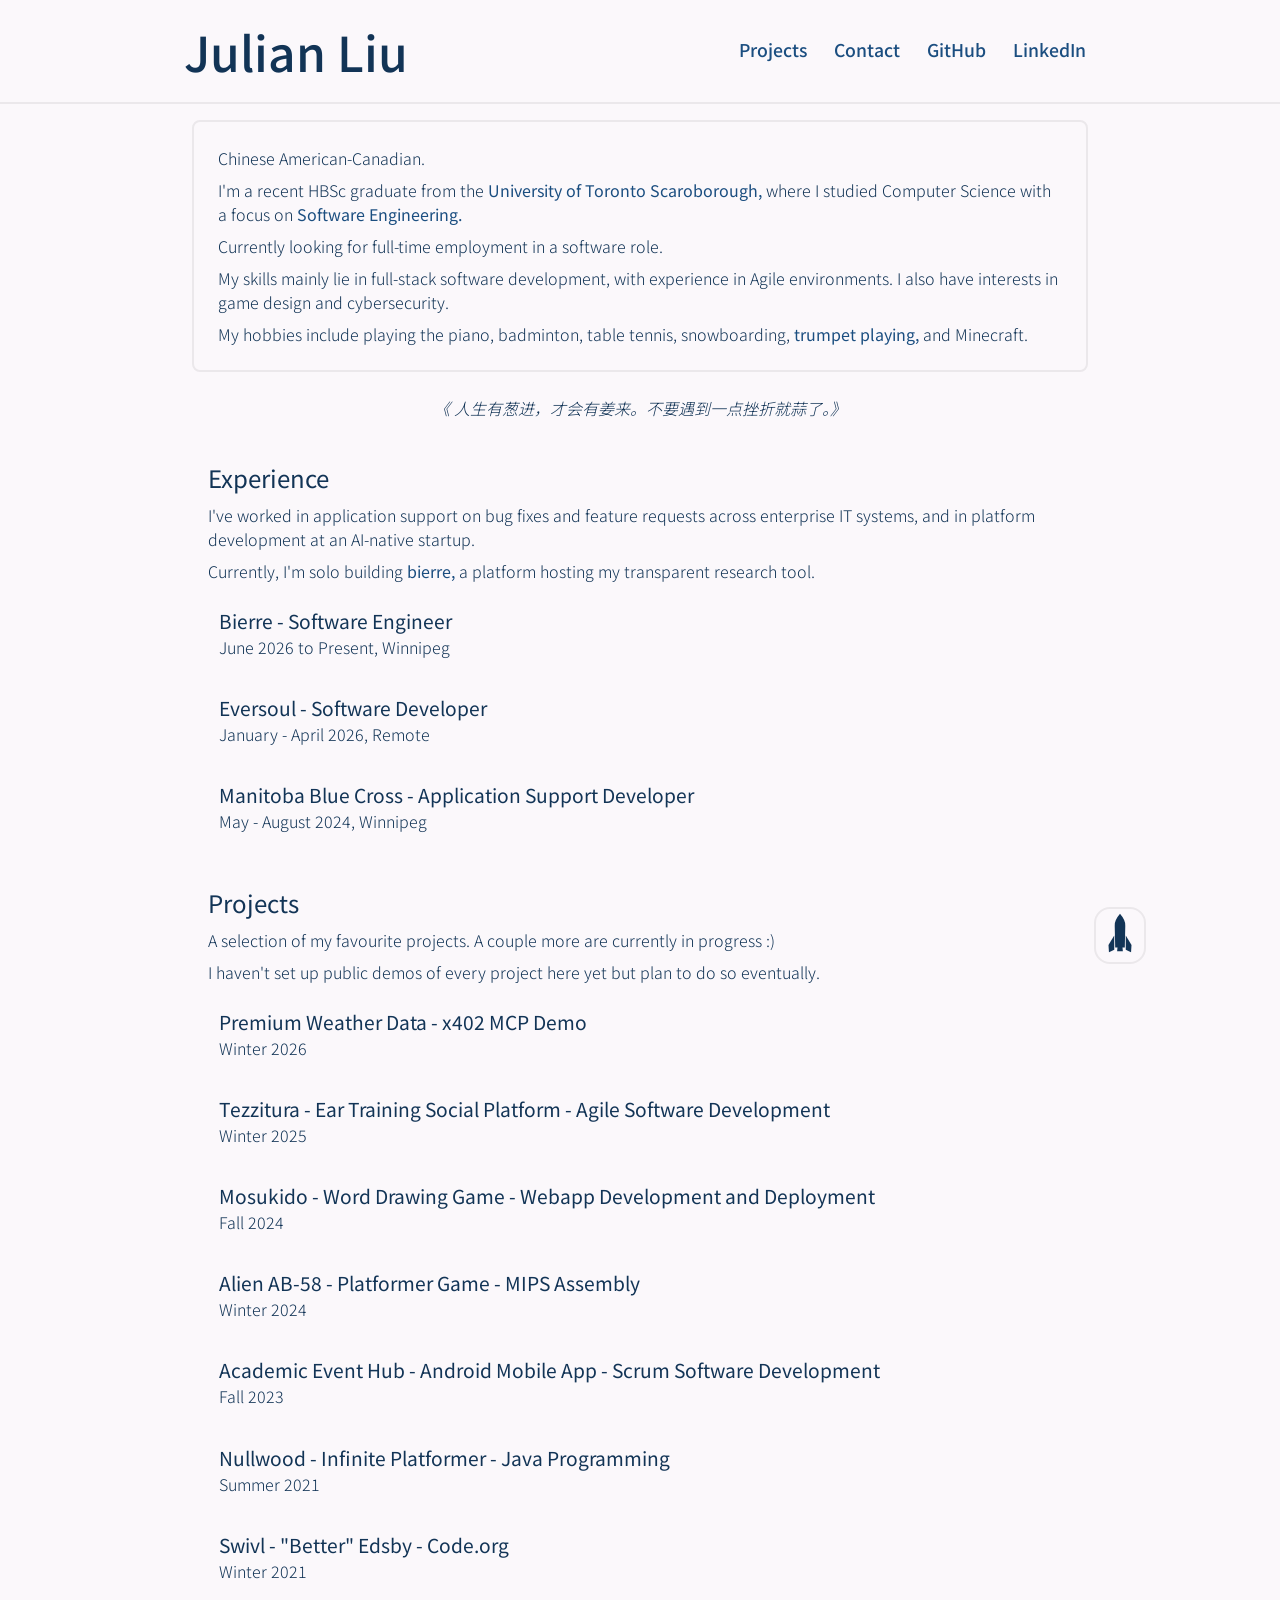
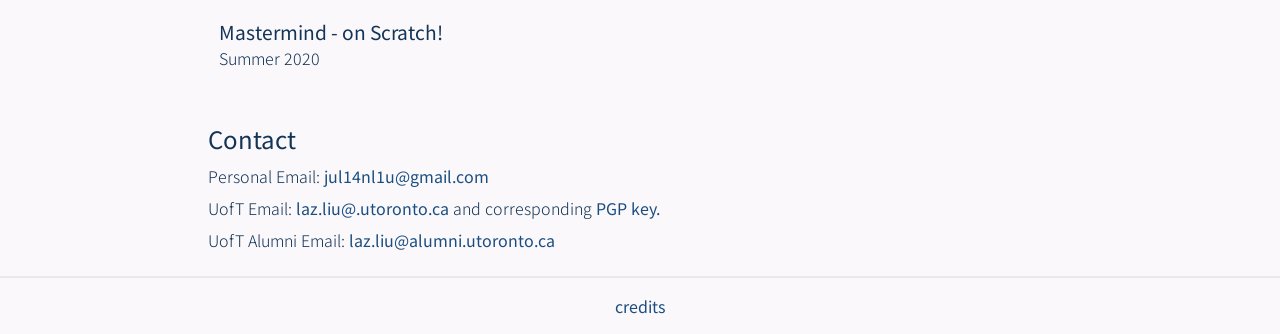
==== index.html @ be5841d1 "looking for j*b" ====
<!doctype html>
<html>
  <head>
    <meta charset="utf-8" />
    <title>Julian Liu</title>
    <link rel="icon" type="image/svg" href="favicon/favicon.svg?">
    <link rel="preconnect" href="https://fonts.googleapis.com">
    <link rel="preconnect" href="https://fonts.gstatic.com" crossorigin>
    <link href="https://fonts.googleapis.com/css2?family=Noto+Sans+SC:wght@100..900&display=swap" rel="stylesheet">
    <link href="style/main.css" rel="stylesheet" type="text/css" />
    <script type="module" src="js/index.mjs"></script>
  </head>
  <body>
    <header id="page-header">
      <div id="header-content">
        <a href="./" id="title">
          <span class="gradient-title">Julian Liu</span>
        </a>
        <div id="nav">
          <a href="#projects" class="nav-item">Projects</a>
          <a href="#contact" class="nav-item">Contact</a>
          <a href="https://github.com/jl141" target="_blank" class="nav-item">GitHub</a>
          <a href="https://linkedin.com/in/lazjl" target="_blank" class="nav-item">LinkedIn</a>
        </div>
      </div>
    </header>
    <main>
      <section class="intro border">
        <p>Chinese American-Canadian.</p>
        <p>
          I'm a recent HBSc graduate from the 
          <a href="https://www.utsc.utoronto.ca/home/" target="_blank">
            University of Toronto Scaroborough,
          </a>
          where I studied Computer Science with a focus on
          <a href="https://utsc.calendar.utoronto.ca/specialist-program-computer-science-software-engineering-stream-science-scspe0795" target="_blank">
            Software Engineering.
          </a>
        </p>
        <p>
          Currently looking for full-time employment in a software role.
        </p>
        <p>
          My skills mainly lie in full-stack software development, with experience in Agile environments.
          I also have interests in game design and cybersecurity. 
        </p>
        <p>
          My hobbies include playing the piano, badminton, table tennis, snowboarding,
          <a href="https://youtu.be/ExcPNAfu9VY?si=Gp5NIS3M0Ign_WTQ&t=7467" target="_blank">
            trumpet playing,
          </a>
          and Minecraft.
        </p>
      </section>
      <section>
        <p class="quote-tl">
          <span class="quote-zh">《 人生有葱进，才会有姜来。不要遇到一点挫折就蒜了。》</span>
          <span class="quote-en">
            "Life is like a journey where you need both scallions and ginger to grow.
            Don't give up at the first sign of garlic."
          </span>
        </p>
      </section>
      <section>
        <h3 id="experience">Experience</h3>
        <p>
          I've worked in application support on bug fixes and feature requests across enterprise IT systems,
          and in platform development at an AI-native startup. 
        </p>
        <p>
          Currently, I'm solo building
          <a href="https://bierre.ca" target="_blank">bierre,</a> 
          a platform hosting my transparent research tool.
        </p>
        <article>
          <header>
            <h4>Bierre - Software Engineer</h4>
            <time>June 2026 to Present, Winnipeg</time>
          </header>
          <details name="experience">
            <summary></summary>
            <ul>
              <li>Designed and built a scholarly research platform for transparent search & ranking. </li>
              <li>Engineered a smart search pipeline that uses open-source libraries to help rank research papers based on the user's research domain, while noting important metrics: citation count, impact factor.</li>
              <li>Two-service system, deployed with Docker on a self-managed AWS Lightsail VM, plus an Nginx reverse proxy for per-route rate limiting.</li>
              <li>Planned development work by writing PRDs and implementation plans to scope and chunk features, then directed iterative Claude Code/GitHub Copilot sessions using custom skills to enforce brevity, Python code quality, modularity, and complete testing.</li>
              <li>Integrated Sentry for observability, which pinpointed erroneous logic and slow endpoints.</li>
            </ul>
          </details>
        </article>
        <article>
          <header>
            <h4>Eversoul - Software Developer</h4>
            <time> January - April 2026, Remote</time>
          </header>
          <details name="experience">
            <summary></summary>
            <ul>
              <li>Designed and built a product site from a Figma design to an Azure App Service deployment. React app with the Vite framework, backed by an ASP.NET Core REST API written in C#. </li>
              <li>Integrated Azure AI services to create live conversational avatars with custom cloned voices.</li>
              <li>Implemented a PWA enabling Android/iOS mobile installation and app-like access to the platform.</li>
            </ul>
          </details>
        </article>
        <article>
          <header>
            <h4>Manitoba Blue Cross - Application Support Developer</h4>
            <time>May - August 2024, Winnipeg</time>
          </header>
          <details name="experience">
            <summary></summary>
            <ul>
              <li>Modified student healthcare enrolment file processing to process several files per job, improving AWS ECS container compute utilization by 4.5 times. </li>
              <li>Resolved field-population defects in enrolment reports, working with the reporting analyst to ensure accurate, up-to-date data for the Member Services team.</li>
              <li>Redesigned employee salary table UI with input from business users and the application support team, giving Underwriting Department staff a clear view of salary changes.</li>
            </ul>
          </details>
        </article>
      </section>
      <section>
        <h3 id="projects">Projects</h3>
        <p>A selection of my favourite projects. A couple more are currently in progress :)</p>
        <p>I haven't set up public demos of every project here yet but plan to do so eventually.</p>
        <article>
          <header>
            <h4>Premium Weather Data - x402 MCP Demo</h4>
            <time>Winter 2026</time>
          </header>
          <details name="projects">
            <summary></summary>
            <ul>
              <li>Built an MCP/HTTP server in Python that implements the x402 payment protocol to enable programmatic access to paywalled data; usable by AI agents without API keys or account setups.</li>
              <li>Developed a live demo environment with Postman request flows and Claude Desktop tool integration to demonstrate the x402 payment flow for a class of computer science students.</li>
              <li>Team members: Auric Zhou, Matthew Iannantuono</li>
              <li>Slide deck: <a href="https://docs.google.com/presentation/d/1dpUEM1m-TKAj4nFKY8c3G9AsPIOtOPaRhTEVj_5yyGg/edit?usp=drive_link" target="_blank">Google Slides</a></li>
            </ul>
          </details>
        </article>
        <article>
          <header>
            <h4>Tezzitura - Ear Training Social Platform - Agile Software Development</h4>
            <time>Winter 2025</time>
          </header>
          <details name="projects">
            <summary></summary>
            <ul>
              <li>Led a team of five as Scrum Master to develop a real-time multiplayer ear training platform. Presented demos and deliverables over 4 sprints and organized the final class presentation.</li>
              <li>Built a CI/CD pipeline with GitHub Actions that caught multiple bugs before they made it to production.</li>
              <li>Designed and implemented the ear training exercise feature in the React frontend using <a href="https://tonejs.github.io" target="_blank">Tone.js</a> to produce instrument sounds and Tailwind CSS for an interactive keyboard.</li>
              <li>Team members: Weichun (Peter) Liu, Zixuan Ling, Ishtiaque Walid, Mingyuan Zhao</li>
            </ul>
          </details>
        </article>
        <article>
          <header>
            <h4>Mosukido - Word Drawing Game - Webapp Development and Deployment</h4>
            <time>Fall 2024</time>
          </header>
          <details name="projects">
            <summary></summary>
            <ul>
              <li>Designed and built a multiplayer online drawing game, where players "draw" prompts using text.</li>
              <li>Webapp comprised of an Angular frontend written in Typescript, served by a Go JSON-RPC API and MongoDB.</li>
              <li><a href="https://konvajs.org" target="_blank">Konva</a> for HTML Canvas support, WebRTC for event broadcasting, JWT authentication for user login security.</li>
              <li>Deployment was done on a Google Cloud Linux VM by containerizing the application with Docker Compose and serving it with an <a href="https://hub.docker.com/r/jwilder/nginx-proxy" target="_blank">automated Nginx reverse proxy.</a></li>
              <li>Teammate: Weichun (Peter) Liu</li>
            </ul>
          </details>
        </article>
        <article>
          <header>
            <h4>Alien AB-58 - Platformer Game - MIPS Assembly</h4>
            <time>Winter 2024</time>
          </header>
          <details name="projects">
            <summary></summary>
            <ul>
              <li>Programmed from scratch a solo platformer game, where the player attempts to destroy an alien boss with lazers.</li>
              <li>Development was done with the MARS MIPS simulator: <a href="https://dpetersanderson.github.io" target="_blank">https://dpetersanderson.github.io</a></li>
              <li>Demo video here: <a href="https://youtu.be/_EmWmvpCbSA?si=ozYpl4ls8lYSOeKL" target="_blank">YouTube</a></li>
            </ul>
          </details>
        </article>
        <article>
          <header>
            <h4>Academic Event Hub - Android Mobile App - Scrum Software Development</h4>
            <time>Fall 2023</time>
          </header>
          <details name="projects">
            <summary></summary>
            <ul>
              <li>With a group of classmates and following Scrum methodology, developed a mobile Android app designed to communicate and organize event scheduling, signups, and notifications between instructors and students.</li>
              <li>I primarily worked on the event exploration, RSVP, and rating features.</li>
              <li>Used Java in Android Studio to build the application, Git & GitHub for version control, Jira for user story management, and Google Firebase for the database.</li>
              <li>Team members: Isaiah Huska, Qinyun (Cari) Cai, Siyun (Sylvie) Gu, Darren Guerina</li>
            </ul>
          </details>
        </article>
        <article>
          <header>
            <h4>Nullwood - Infinite Platformer - Java Programming</h4>
            <time>Summer 2021</time>
          </header>
          <details name="projects">
            <summary></summary>
            <ul>
              <li>"You meet a mysterious twerp at a pub, who tells you of an old legend... There is said to be a sacred treasure of otherworldy riches held deep inside Nullwood. You, being a skilled warrior who has mastered magic and swordfighting, are unafraid to venture into the unknowns of Nullwood to claim the treasure..."</li>
              <li>Player run and jump from platform to platform, slashing their sword and casting offensive spells to defeat enemies in their path.</li>
              <li>The first platformer I made was cheesable: holding the space bar would prevent the small slime enemies from being able to charge their bite attack. This means the player could hold the space bar until all slimes have spawned, then kill them all at once with a couple AOE sword slashes.</li>
              <li>I made sure Nullwood wouldn't be cheesable: the player can run past enemies without getting hit by a melee attack, but overtaken enemies would begin launching offensive spells of their own, making it impossible for the player to get far without being overwhelmed by a wall of spellshots.</li>
              <li>Written in Java, developed in the <a href="https://www.greenfoot.org/door" target="_blank">Greenfoot</a> IDE.</li>
              <li>"Animated Pixel Adventurer" sprites from rvros on itch.io: <a href="https://rvros.itch.io/" target="_blank">https://rvros.itch.io/</a></li>
            </ul>
          </details>
        </article>
        <article>
          <header>
            <h4>Swivl - "Better" Edsby - Code.org</h4>
            <time>Winter 2021</time>
          </header>
          <details name="projects">
            <summary></summary>
            <ul>
              <li>The assignment was to create an online shop. Instead, I thought I was pro and decided to build a "better" version of <a href="https://www.edsby.com" target="_blank">Edsby</a>, the learning management platform that my high school was using to organize class information in the pivot to online education. It was harder than I thought, so I ended up empathizing with the creators of Edsby.</li>
              <li>Written with Javascript in Code.org's App Lab. Some functions became deprecated so my live messaging no longer works, but I was quite proud of it. I also had class bulletin boards, and charts to map out student assessment performance.</li>
              <li>Link to app here: <a href="https://studio.code.org/projects/applab/951e17b0-c501-4ecd-9e44-e7f13c862ee0" target="_blank">Code.org App Lab.</a> Log in as <code>demomember</code> with password <code>memberpassword</code> to explore a small demo of this old project :)</li>
            </ul>
          </details>
        </article>
        <article>
          <header>
            <h4>Mastermind - on Scratch!</h4>
            <time>Summer 2020</time>
          </header>
          <details name="projects">
            <summary></summary>
            <ul>
              <li>I had a short obsession with playing Mastermind, the legendary code-breaking game, but couldn't go to my friend's house to play due to COVID-19. Scratch to the rescue! Play here: <a href="https://scratch.mit.edu/projects/408095679/" target="_blank">https://scratch.mit.edu/projects/408095679/</a></li>
            </ul>
          </details>
        </article>
    </section>
    <section>
      <h3 id="contact">Contact</h3>
      <p>Personal Email: <a href="mailto:jul14nl1u@gmail.com">jul14nl1u@gmail.com</a></p>
      <p>UofT Email: <a href="mailto:laz.liu@.utoronto.ca">laz.liu@.utoronto.ca</a> and corresponding <a href="https://keys.openpgp.org/search?q=laz.liu@mail.utoronto.ca" target="_blank">PGP key.</a></p>
      <p>UofT Alumni Email: <a href="mailto:laz.liu@alumni.utoronto.ca">laz.liu@alumni.utoronto.ca</a></p>
    </section>
    </main>
    <a href="#" id="recall">
      <img src="icons/rocket.svg" height="48">
    </a>
    <footer>
      <a href="./credits.html">credits</a>
    </footer>
  </body>
</html>
---- style/main.css ----
:root {
  --bg-page: #FBF8FB;
  --bg-highlight: #dce6e0;
  --border: #EBE8EB;
  --primary: #CDE6EE;
  --secondary: #B2D1Bf;
  --button: #d1e4eb;
  --text: #123456;
  --title: #1B4E80;
  --link: #1B4E80;
  --gradient-ramp-title: linear-gradient( 
    47deg,
    #123456,#123456,#123456,#123456,
    #123456,#123456,#123456,#123456,
    #b2d1cc,#b2c9d1,#b2bcd1,#b5b2d1
  );
  --gradient-size-title: 500% 500%;
  --gradient-duration-title: 5s;
  --gradient-ramp: linear-gradient( 
    47deg,
    #b2d1cc,#b2c9d1,#b2bcd1,#b5b2d1
  );
  --gradient-size: 500% 500%;
  --gradient-duration: 5s; 
}

html {
  overflow: -moz-scrollbars-vertical;
  margin: 0;
  padding: 0;
  height: 100%;
  scroll-behavior: smooth;
}
html::-webkit-scrollbar {
  display: none;
}

body {
  background: var(--bg-page);
  display: flex;
  flex-direction: column;
  align-items: center;
  box-sizing: border-box;

  margin: 0;
  padding: 0;
  height: 100%;

  font-family: "Noto Sans SC", Verdana, sans-serif;
  font-optical-sizing: auto;
  font-weight: 300;
  font-style: normal;
  font-size: 16px;
  color: var(--text);
}

header#page-header {
  background: var(--bg-page);
  min-width: 100%;
  max-width: 100%;
  padding: 1rem 2rem;
  border-bottom: 2px solid var(--border);
  box-sizing: border-box;
  display: flex;
  flex-direction: column;
  align-items: center;
}

header#page-header #header-content {
  min-width: 75%;
  max-width: 75%;
  display: flex;
  flex-direction: right;
  align-items: center;
}

header#page-header #title {
  color: var(--title);
  text-decoration: none;
  font-size: 3rem;
  font-weight: 500;
}

header#page-header #nav {
  display: flex;
  flex-direction: right;
  justify-content: flex-end;
  gap: 0.5rem;
  flex-grow: 1;
}

.nav-item {
  color: var(--title);
  text-decoration: none;
  font-size: 1.1rem;
  font-weight: 500;
  padding: 0.3rem 0.6rem 0.5rem;
  border-radius: 1rem;
  transition: 
    border-radius 0.5s ease,
    background-color 0.2s ease;
}
.nav-item:hover {
  border-radius: 0.2rem;
  background-color: var(--button);
}

@keyframes gradient-animation {
  0%   { background-position: 0%   50%; }
  50%  { background-position: 100% 50%; }
  100% { background-position: 0%   50%; }
}

.gradient-title {
  background-image: var(--gradient-ramp-title);
  color: transparent;
  background-clip: text;
  -webkit-background-clip: text;
  background-size: var(--gradient-size-title);
  animation: gradient-animation var(--gradient-duration-title) ease infinite;
}

.gradient-bg {
  background-image: var(--gradient-ramp);
  background-size: var(--gradient-size);
  animation: gradient-animation var(--gradient-duration) ease infinite;
}

main {
  flex-grow: 1;
  min-width: 70%;
  max-width: 70%;
}

.intro {
  margin: 1rem 0rem 0rem;
  padding: 1rem;
}

section {
  background: var(--bg-page);
  margin: 0.5rem 0rem;
  padding: 0.5rem;
}

article {
  margin: 0.2rem;
  padding: 0.5rem;
  border-radius: 1rem;
  transition: 
    border-radius 0.5s ease,
    background-color 0.2s ease;
}
article:hover {
  border-radius: 0.2rem;
  background-color: var(--bg-highlight);
}

h3 {
  margin: 0.5rem;
  font-size: 1.5rem;
  font-weight: 400;
}

header > h4 {
  margin: 0.5rem 0.5rem 0rem;
  font-size: 1.2rem;
  font-weight: 400;
}

header > time {
  margin: 0rem 0.5rem 0.5rem;
}

details {
  margin: 0rem 0.7rem 0.5rem;
  interpolate-size: allow-keywords;
  list-style: none;
}
details > summary {
  display: none;
}
details::details-content {
  height: 0;
  overflow: hidden;
  opacity: 0;
  margin: 0;
  transition: 
    height 0.5s ease, 
    opacity 0.5s ease, 
    content-visibility 0.5s ease allow-discrete;
}
details[open]::details-content {
  height: auto;
  opacity: 1;
}

a {
  text-decoration: none;
  color: var(--link);
  font-weight: 400;
}

p {
  margin: 0.5rem;
}

/* Quote with translation on hover */
.quote-tl {
  display: grid;
  overflow: hidden;
  text-align: center;
  font-style: italic;
}
.quote-tl > span {
  grid-area: 1 / 1; /* stack both lines in one cell */
  transition: transform 0.5s ease, opacity 0.3s ease;
}
.quote-zh {
  transform: translateY(0);
  opacity: 1;
}
.quote-en {
  transform: translateY(100%);
  opacity: 0;
}
.quote-tl:hover .quote-zh {
  transform: translateY(-100%);
  opacity: 0;
}
.quote-tl:hover .quote-en {
  transform: translateY(0);
  opacity: 1;
}

.border {
  border-radius: 0.5rem;
  border: 2px solid var(--border);
  box-sizing: border-box;
}

.button {
  background-color: var(--button);
}

/* "Recall" element: brings user back to top of page */
#recall {
  position: fixed;
  bottom: -4rem;
  right: calc(8% + 2rem);
  min-height: 3rem;
  min-width: 3rem;
  text-decoration: none;
  border-radius: 1rem;
  border: 2px solid var(--border);
  background-color: var(--bg-page);
  transition: all 0.5s ease;
  animation: recall-rise ease forwards;
  animation-timeline: scroll(root);
  animation-range: 0 8rem;
  box-sizing: border-box;
}
#recall::after {
  content: "";
  position: absolute;
  top: 2.6rem;
  left: 50%;
  width: 0.9rem;
  height: 3rem;
  transform: translateX(-50%) scale(0.2);
  transform-origin: top center;
  background: radial-gradient(
    ellipse 45% 105% at 50% 10%,
    #f4eaff 0%,
    #c9b6ff 12%,
    #7c8dff 34%,
    rgba(220, 92, 255, 0.7) 56%,
    rgba(255, 92, 190, 0.22) 74%,
    /* alternatively, warmer hues
    #fff8d6 0%,
    #ffd166 12%,
    #ff8c42 34%,
    rgba(232, 74, 47, 0.7) 56%,
    rgba(232, 74, 47, 0.22) 74%,
    */
    transparent 100%
  );
  opacity: 0;
  pointer-events: none;
  transition: opacity 0.5s ease-out, transform 0.5s ease;
}
#recall:hover {
  min-height: 6rem;
  border-radius: 0.2rem;
  border: 2px solid var(--button);;
  background-color: var(--button);
}
#recall:hover::after {
  transform: translateX(-50%) scale(1);
  opacity: 0.8;
}
@keyframes recall-rise {
  to { bottom: 2rem; }
}

footer {
  background: var(--bg-page);
  text-align: center;
  min-width: 100%;
  min-height: fit-content;
  padding: 1rem 0rem;
  flex-grow: 0;
  flex-shrink: 0;
  border-top: 2px solid var(--border);
  box-sizing: border-box;
}
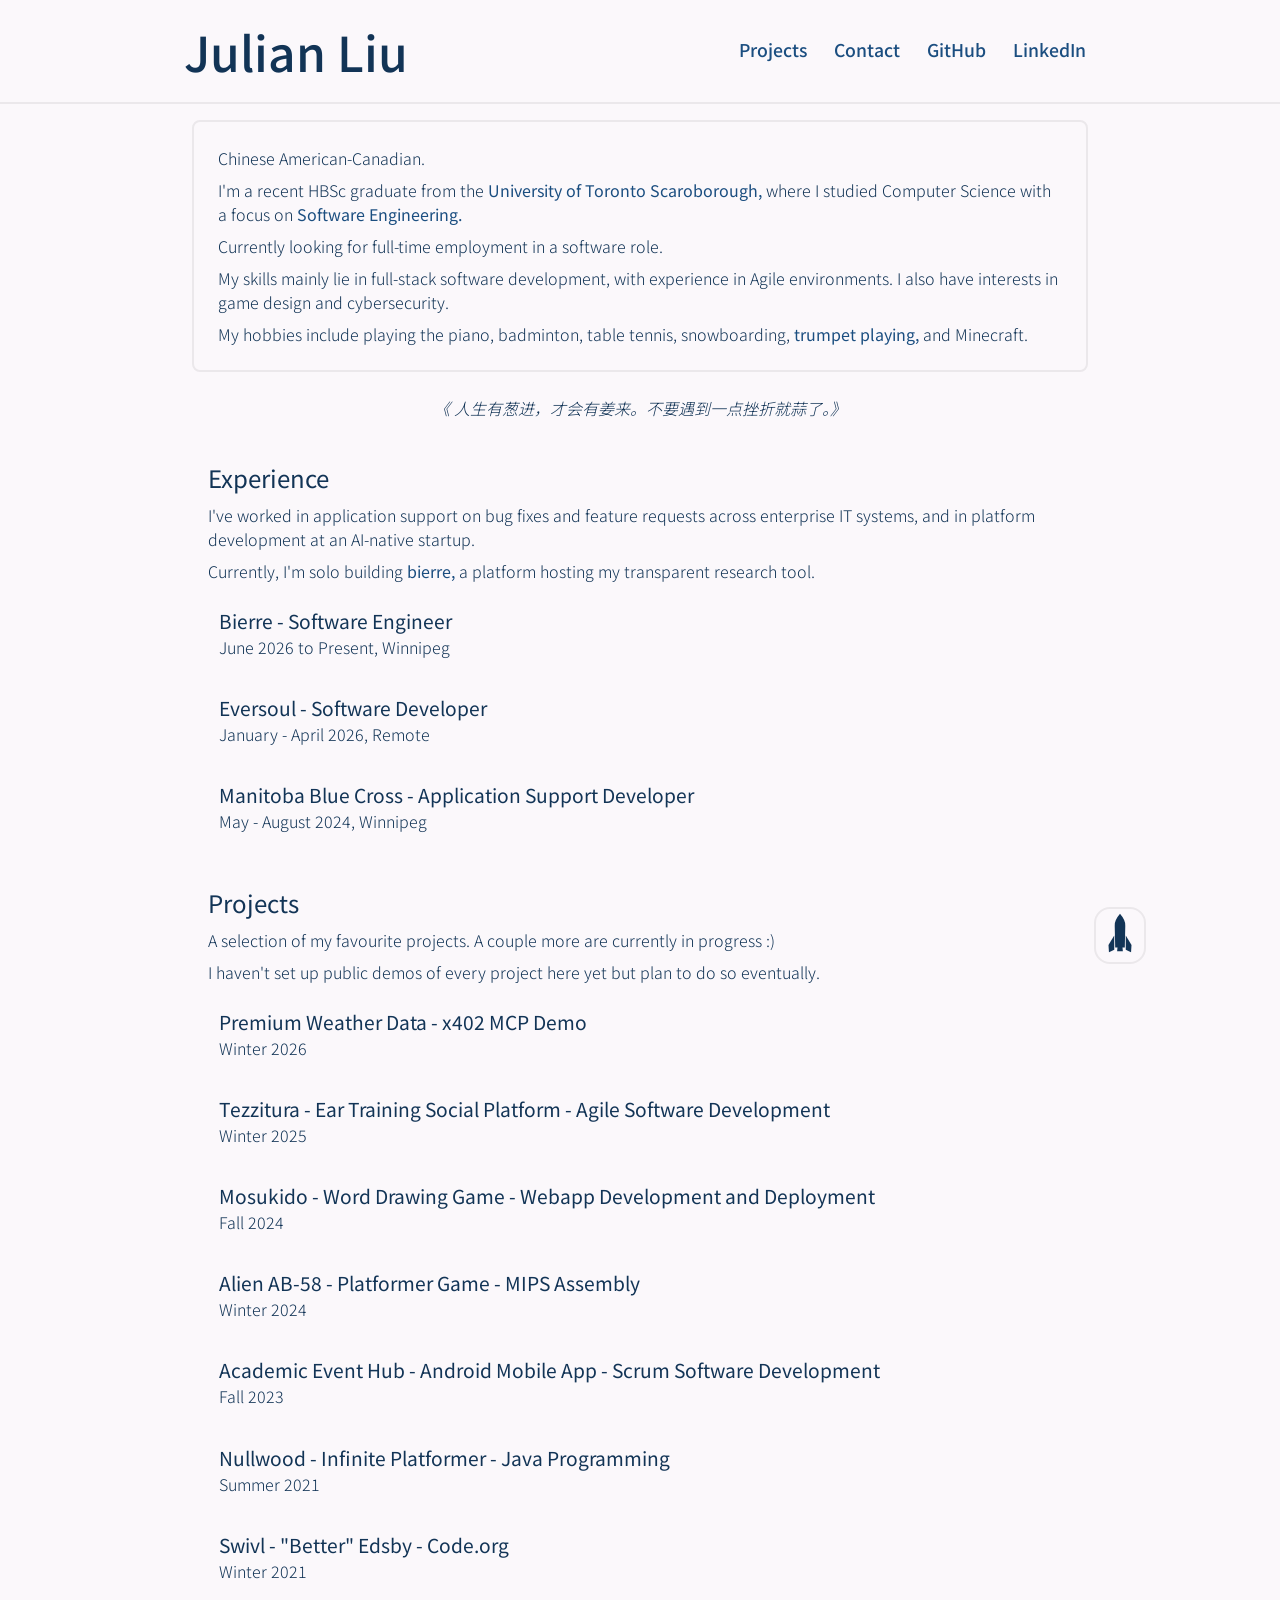
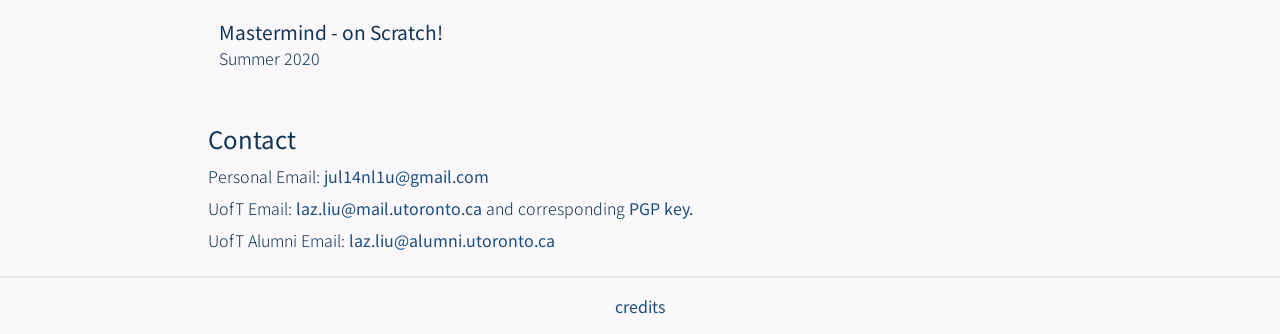
==== commit 37902250: "fix typo in UofT email" ====
--- a/index.html
+++ b/index.html
@@ -243,7 +243,7 @@
     <section>
       <h3 id="contact">Contact</h3>
       <p>Personal Email: <a href="mailto:jul14nl1u@gmail.com">jul14nl1u@gmail.com</a></p>
-      <p>UofT Email: <a href="mailto:laz.liu@.utoronto.ca">laz.liu@.utoronto.ca</a> and corresponding <a href="https://keys.openpgp.org/search?q=laz.liu@mail.utoronto.ca" target="_blank">PGP key.</a></p>
+      <p>UofT Email: <a href="mailto:laz.liu@mail.utoronto.ca">laz.liu@mail.utoronto.ca</a> and corresponding <a href="https://keys.openpgp.org/search?q=laz.liu@mail.utoronto.ca" target="_blank">PGP key.</a></p>
       <p>UofT Alumni Email: <a href="mailto:laz.liu@alumni.utoronto.ca">laz.liu@alumni.utoronto.ca</a></p>
     </section>
     </main>
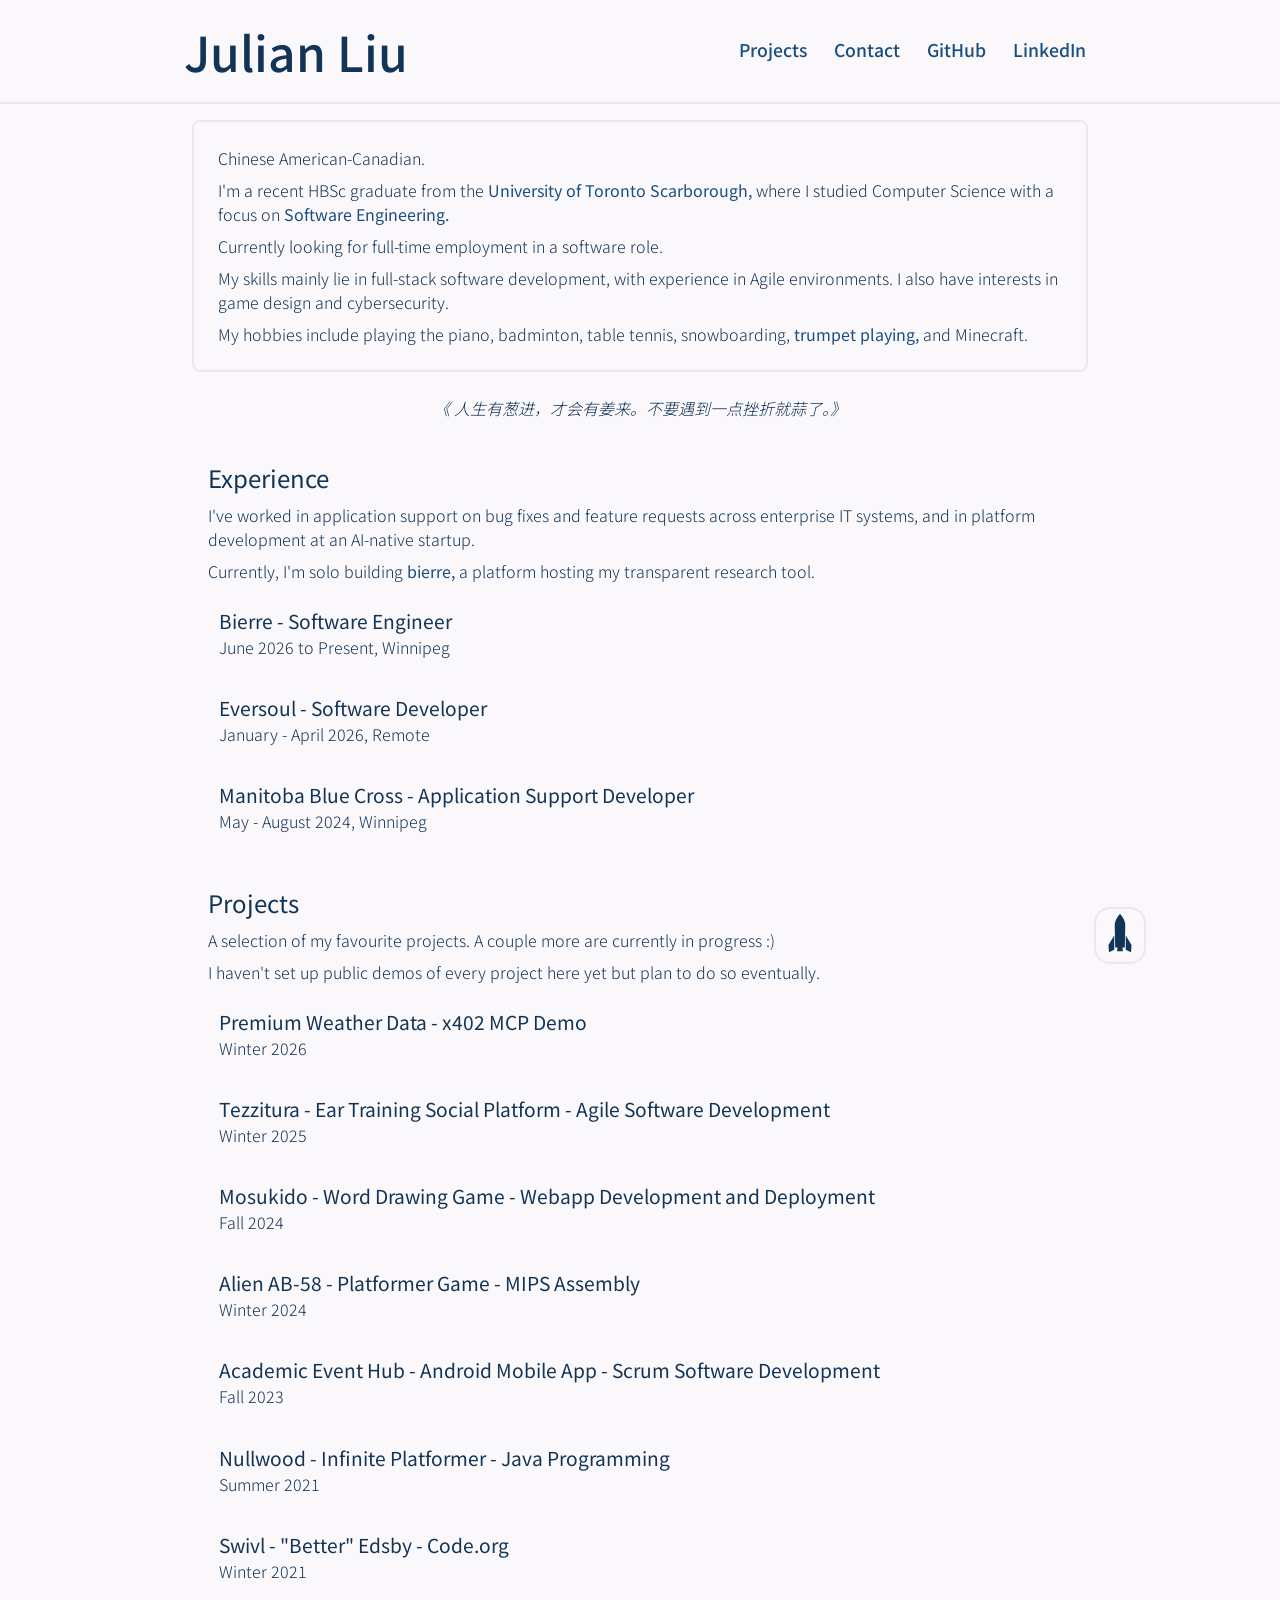
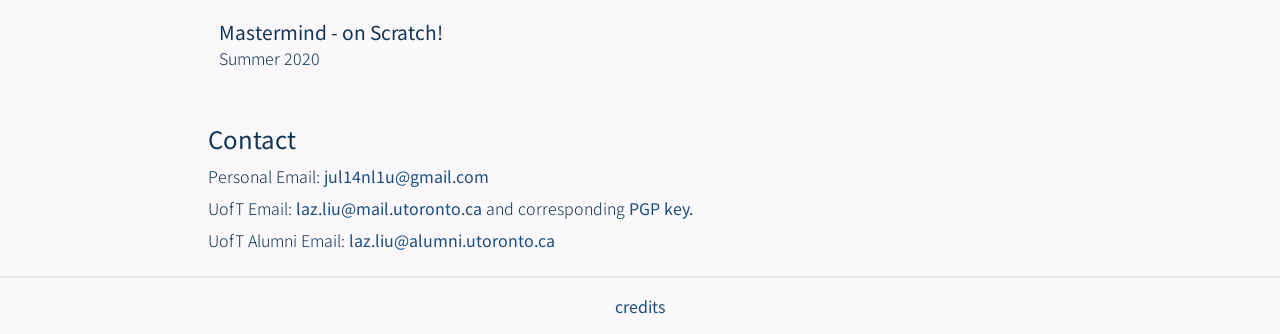
==== commit a0f4c00b: "fix typo "Scaroborough"" ====
--- a/index.html
+++ b/index.html
@@ -30,7 +30,7 @@
         <p>
           I'm a recent HBSc graduate from the 
           <a href="https://www.utsc.utoronto.ca/home/" target="_blank">
-            University of Toronto Scaroborough,
+            University of Toronto Scarborough,
           </a>
           where I studied Computer Science with a focus on
           <a href="https://utsc.calendar.utoronto.ca/specialist-program-computer-science-software-engineering-stream-science-scspe0795" target="_blank">
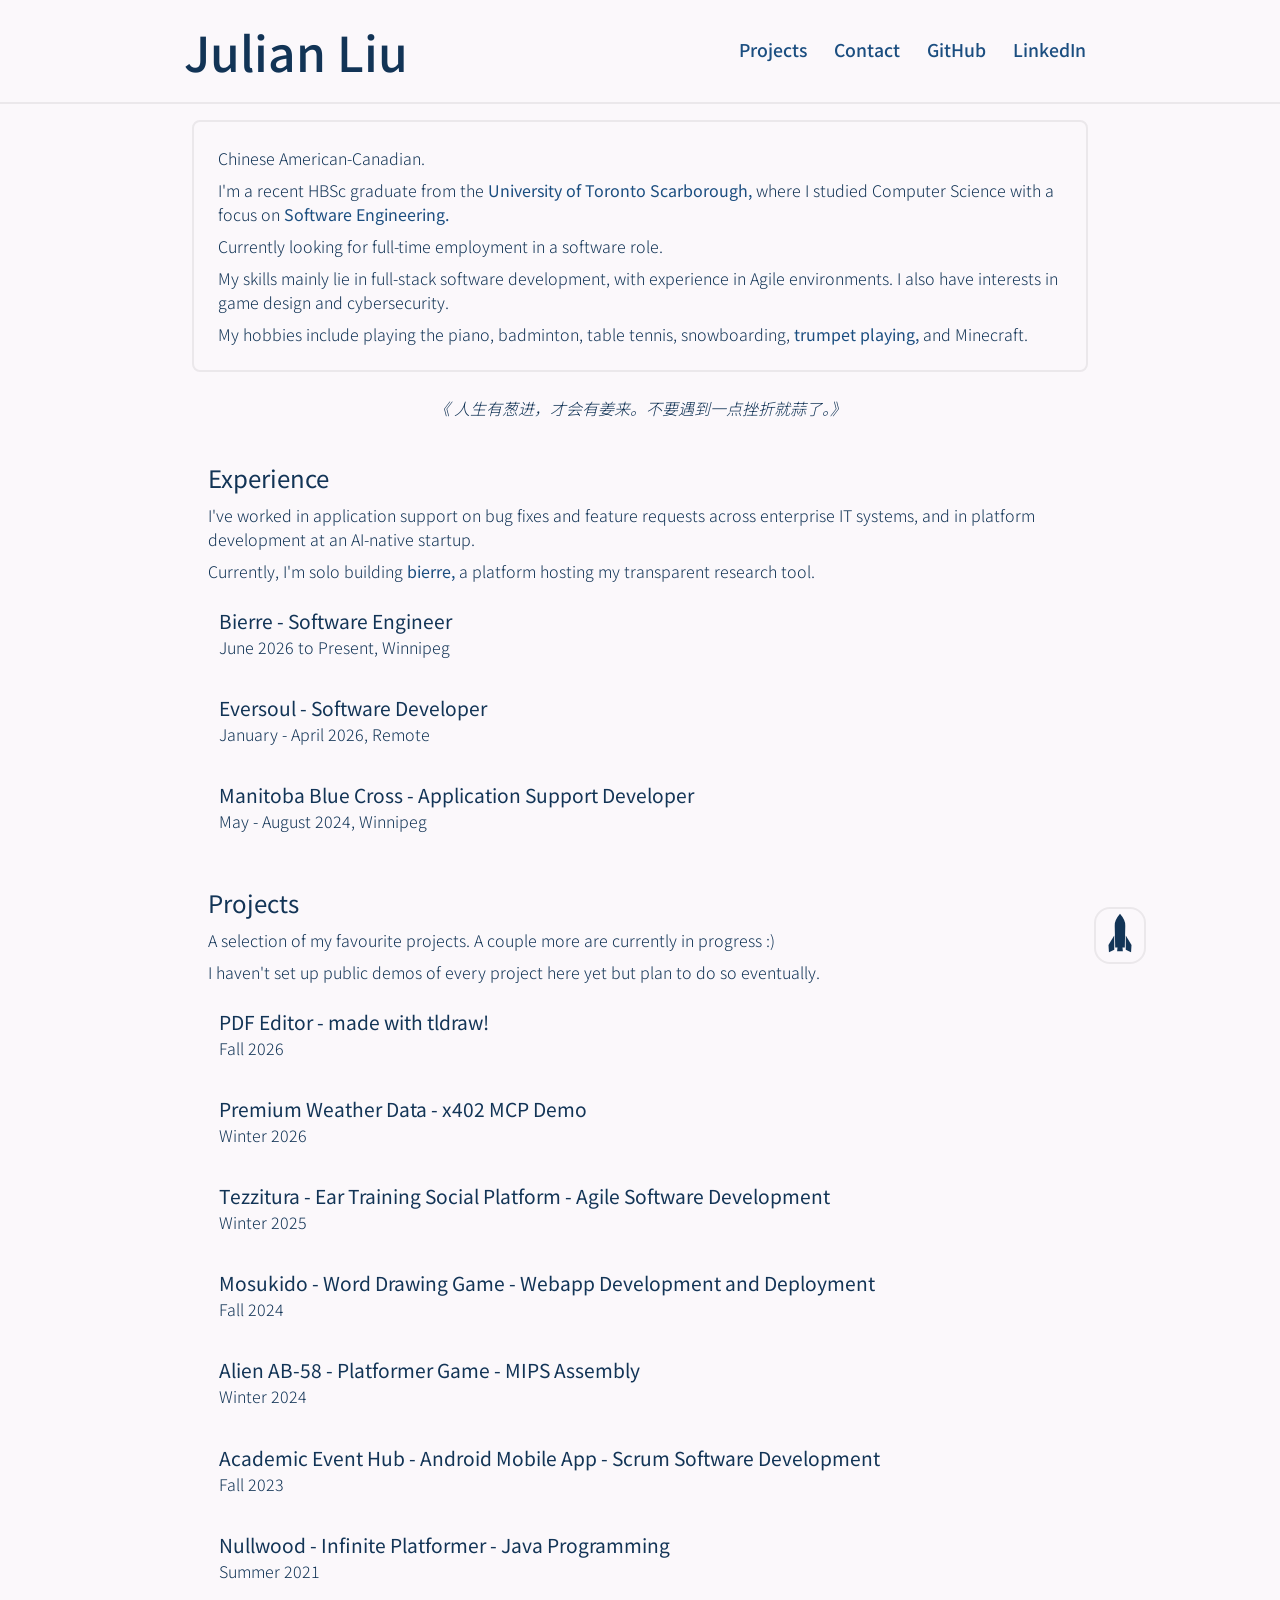
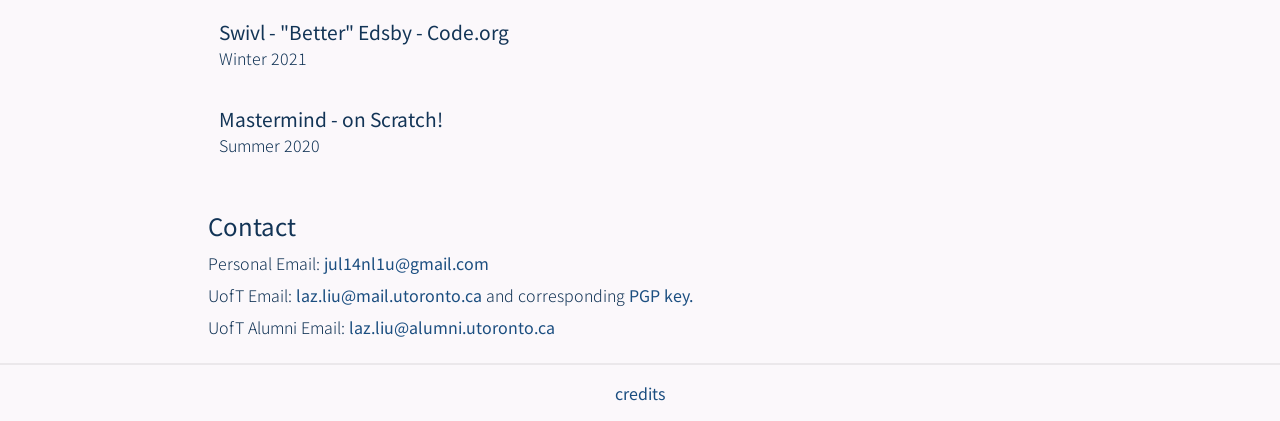
==== commit 7d366cd7: "add tldraw PDF Editor project" ====
--- a/index.html
+++ b/index.html
@@ -123,6 +123,21 @@
         <p>I haven't set up public demos of every project here yet but plan to do so eventually.</p>
         <article>
           <header>
+            <h4>PDF Editor - made with tldraw!</h4>
+            <time>Fall 2026</time>
+          </header>
+          <details name="projects">
+            <summary></summary>
+            <ul>
+              <li>Extended tldraw's <a href="https://tldraw.dev/examples/pdf-editor" target="_blank">PDF Editor example</a> to support saved edits, scratch pages, and more.</li>
+              <li>Currently helps me teach math online, and would have been very nice to have during my studies.</li>
+              <li>Link to site: <a href="https://tldraw-pdf.vercel.app/" target="_blank">tldraw PDF Editor</a></li>
+              <li>Link to repo: <a href="https://github.com/jl141/tldraw-pdf" target="_blank">GitHub</a></li>
+            </ul>
+          </details>
+        </article>
+        <article>
+          <header>
             <h4>Premium Weather Data - x402 MCP Demo</h4>
             <time>Winter 2026</time>
           </header>
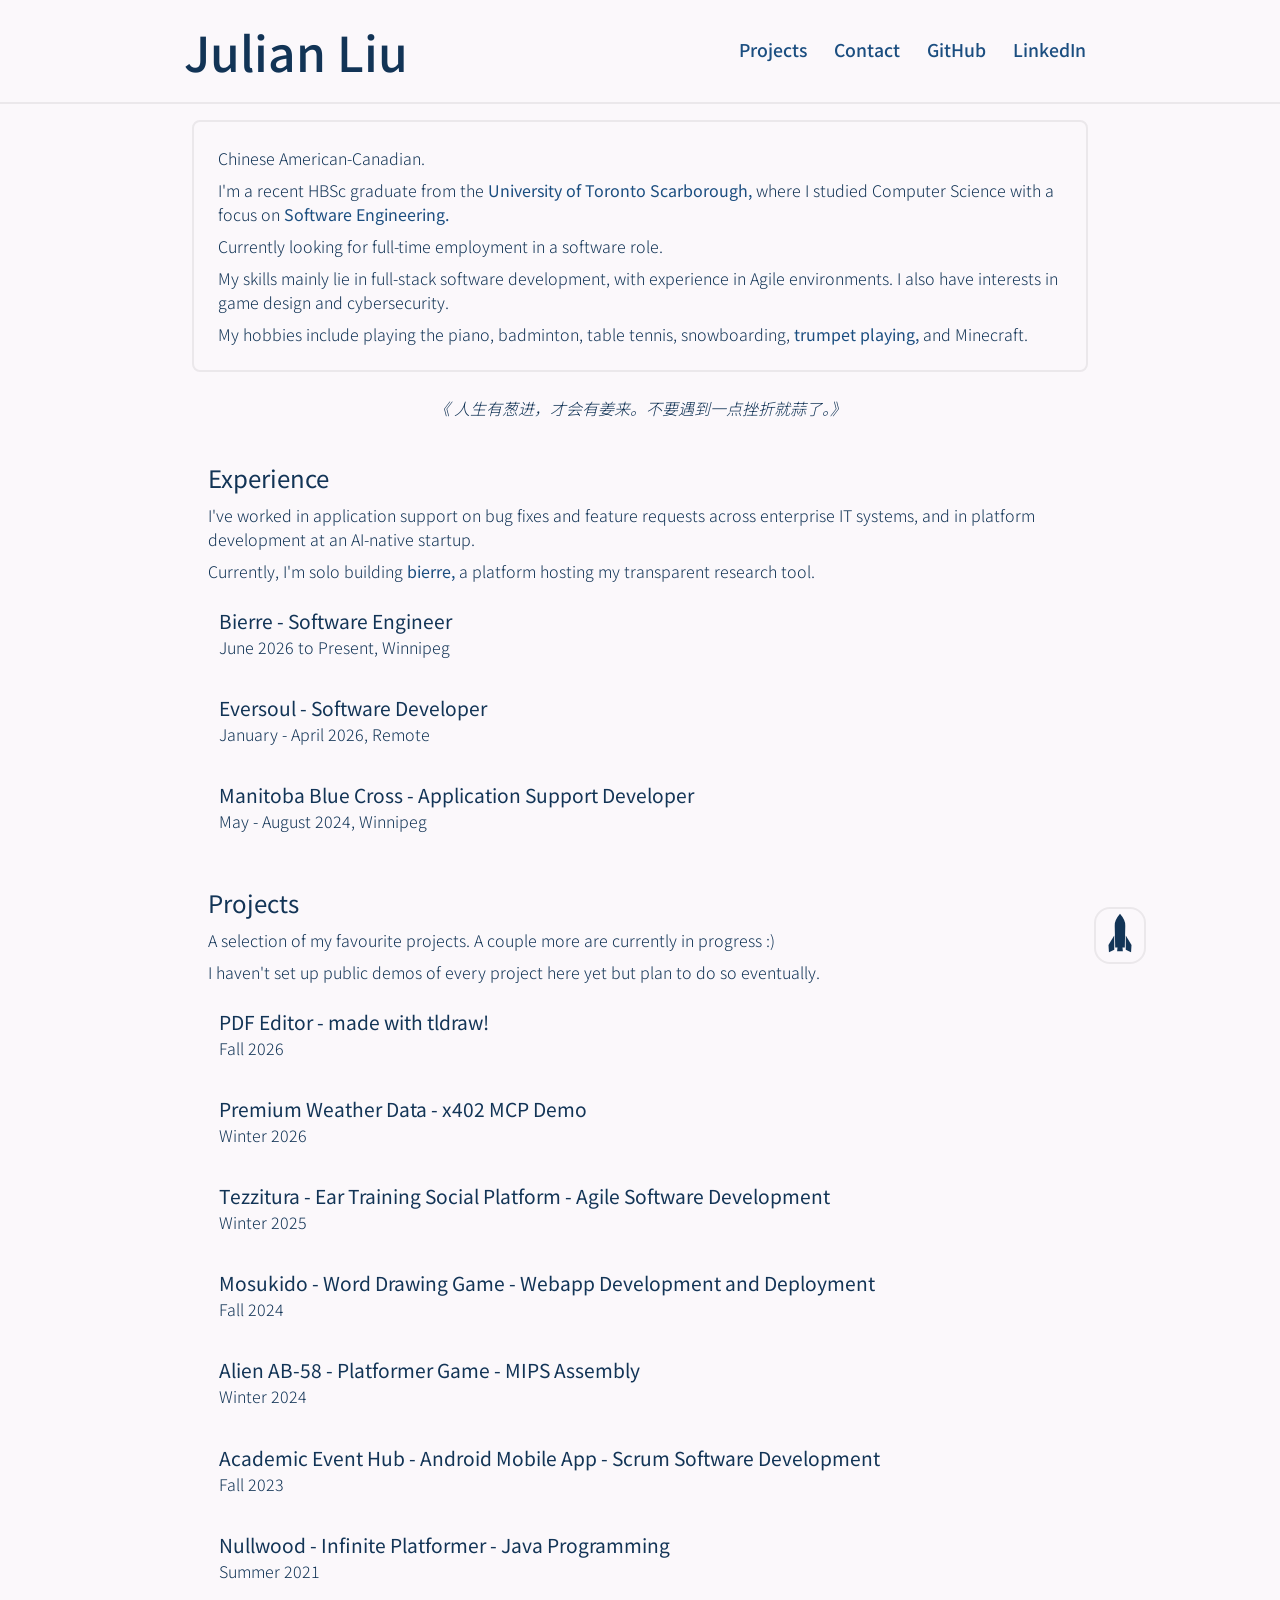
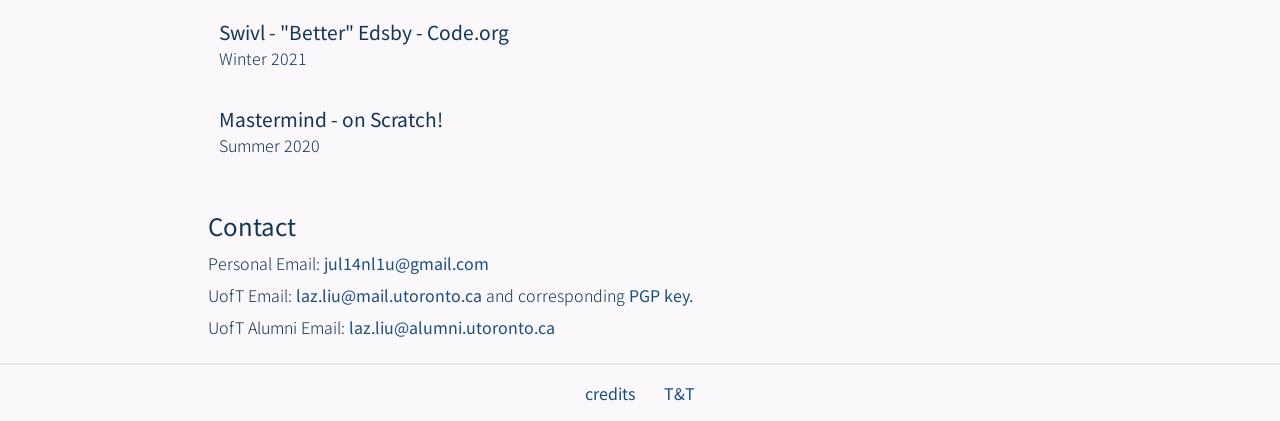
==== commit da497a14: "add link to tools/tricks page" ====
--- a/index.html
+++ b/index.html
@@ -129,7 +129,7 @@
           <details name="projects">
             <summary></summary>
             <ul>
-              <li>Extended tldraw's <a href="https://tldraw.dev/examples/pdf-editor" target="_blank">PDF Editor example</a> to support saved edits, scratch pages, and more.</li>
+              <li>Extended tldraw's <a href="https://tldraw.dev/examples/pdf-editor" target="_blank">PDF Editor example</a> to support saved edits, scratch pages, page previews, and more.</li>
               <li>Currently helps me teach math online, and would have been very nice to have during my studies.</li>
               <li>Link to site: <a href="https://tldraw-pdf.vercel.app/" target="_blank">tldraw PDF Editor</a></li>
               <li>Link to repo: <a href="https://github.com/jl141/tldraw-pdf" target="_blank">GitHub</a></li>
@@ -267,6 +267,7 @@
     </a>
     <footer>
       <a href="./credits.html">credits</a>
+      <a href="./tnt.html">T&T</a>
     </footer>
   </body>
 </html>
--- a/style/main.css
+++ b/style/main.css
@@ -203,6 +203,23 @@
 
 p {
   margin: 0.5rem;
+}
+
+code {
+  background-color: var(--border);
+  border-radius: 0.2rem;
+  padding: 0 0.2rem;
+}
+
+li ~ pre {
+  background-color: var(--text);
+  padding: 0rem 0.8rem;
+  margin: 0.5rem 0;
+}
+
+pre > samp {
+  background-color: transparent;
+  color: var(--primary);
 }
 
 /* Quote with translation on hover */
@@ -313,4 +330,8 @@
   flex-shrink: 0;
   border-top: 2px solid var(--border);
   box-sizing: border-box;
+}
+
+footer > a {
+  padding: 0 0.8rem;
 }
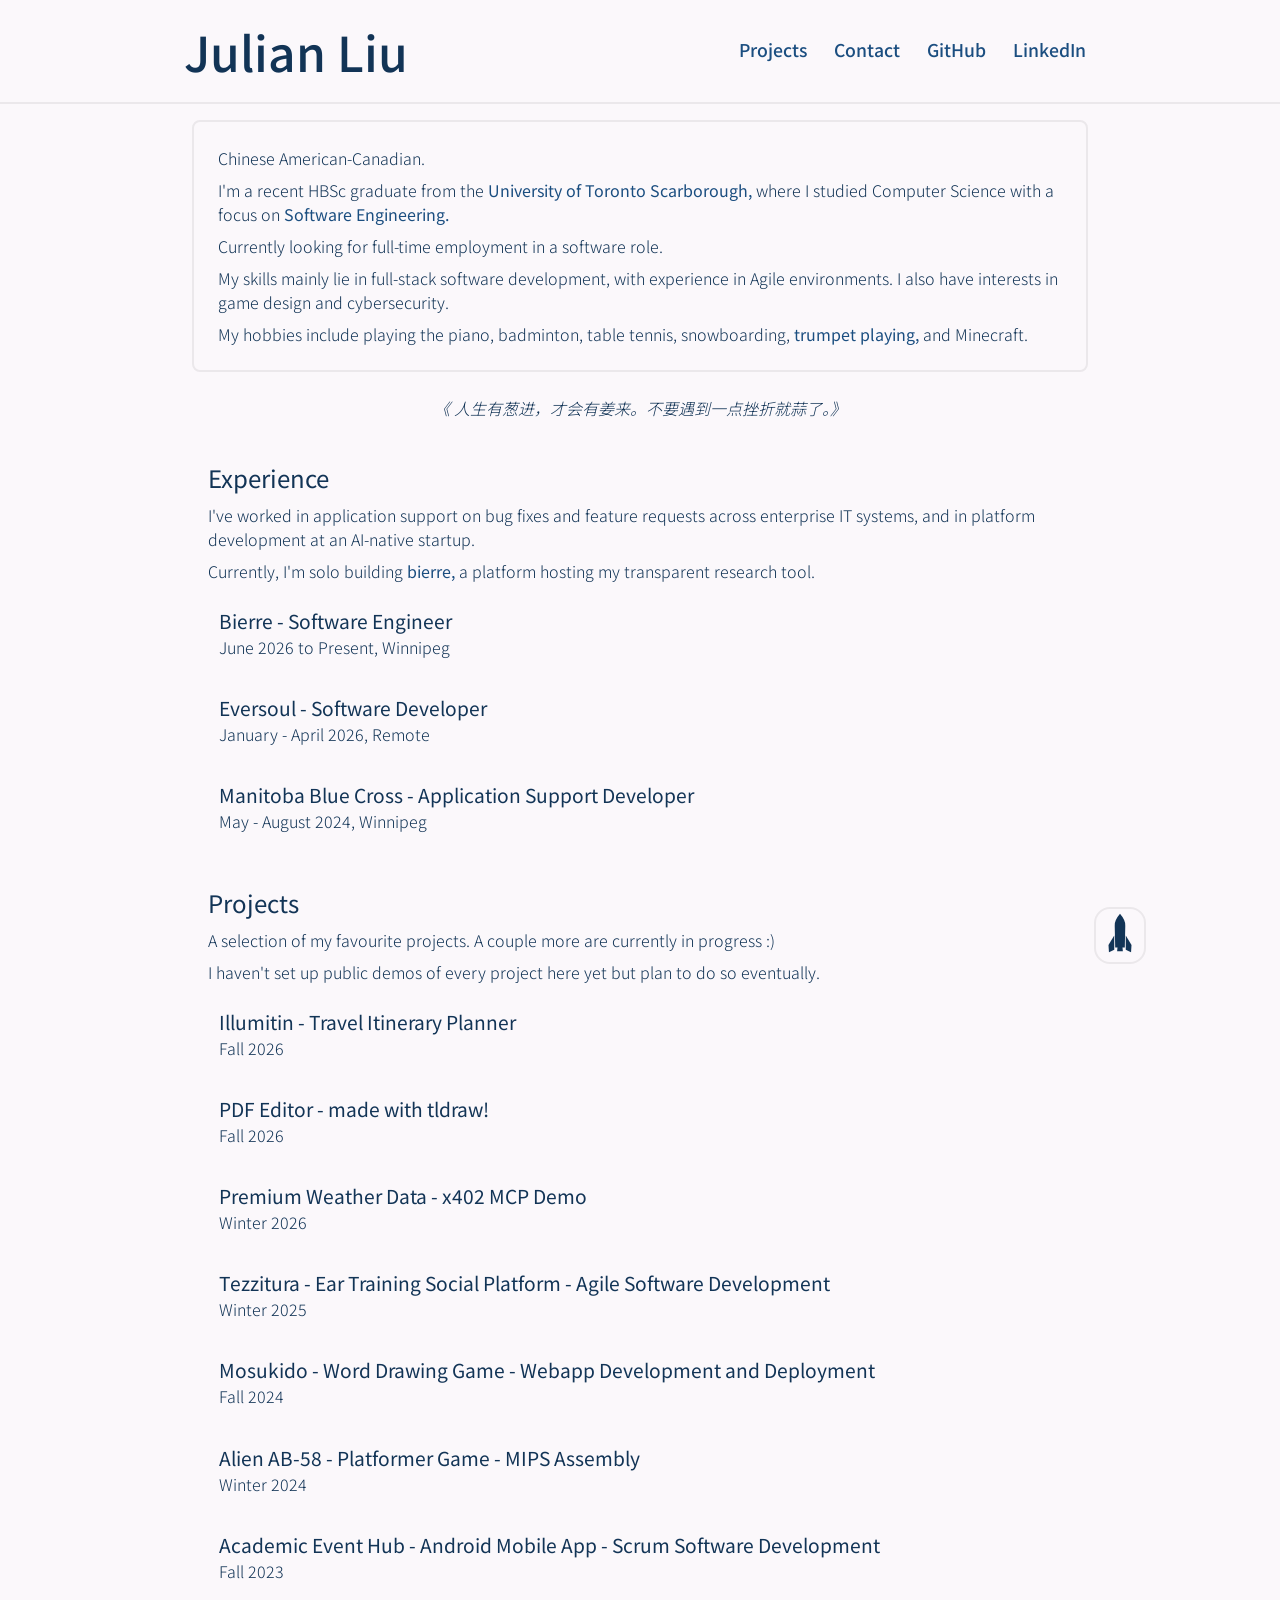
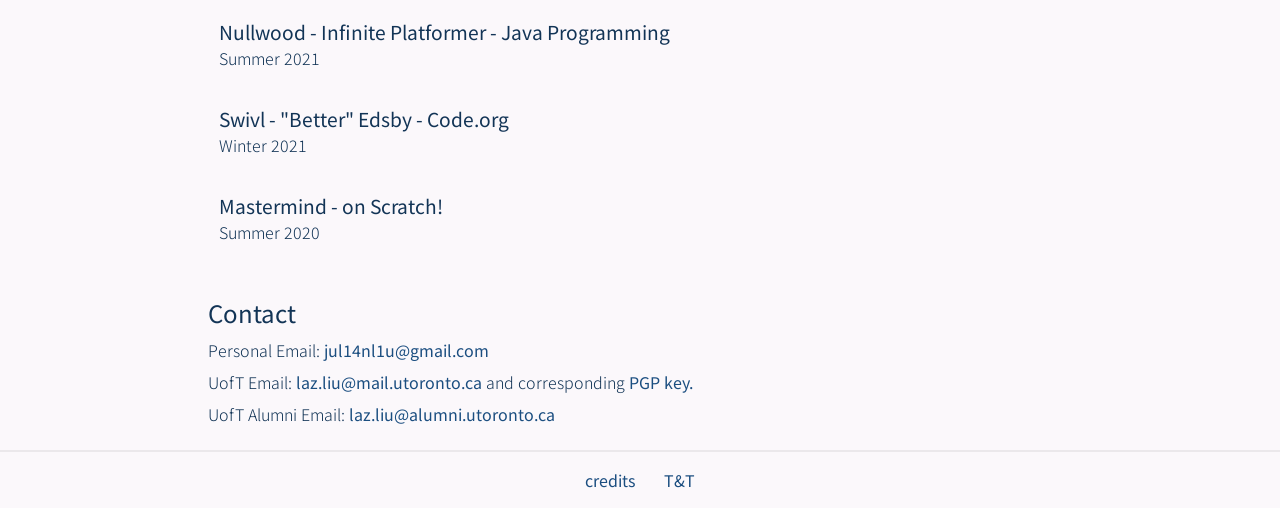
==== commit 74fe51fd: "add illumitin" ====
--- a/index.html
+++ b/index.html
@@ -123,6 +123,21 @@
         <p>I haven't set up public demos of every project here yet but plan to do so eventually.</p>
         <article>
           <header>
+            <h4>Illumitin - Travel Itinerary Planner</h4>
+            <time>Fall 2026</time>
+          </header>
+          <details name="projects">
+            <summary></summary>
+            <ul>
+              <li>Illumitin is a dedicated itinerary planner tool, for those who take pride in clear travel plans.</li>
+              <li>You <i>could</i> plan with Google Docs or Notes apps, but Illumitin provides a pretty UI and traveler-focused tools.</li>
+              <li>Link to site: <a href="https://illumitin.vercel.app/" target="_blank">Illumitin</a></li>
+              <li>Teammate: Kyleen Zhang</li>
+            </ul>
+          </details>
+        </article>
+        <article>
+          <header>
             <h4>PDF Editor - made with tldraw!</h4>
             <time>Fall 2026</time>
           </header>
